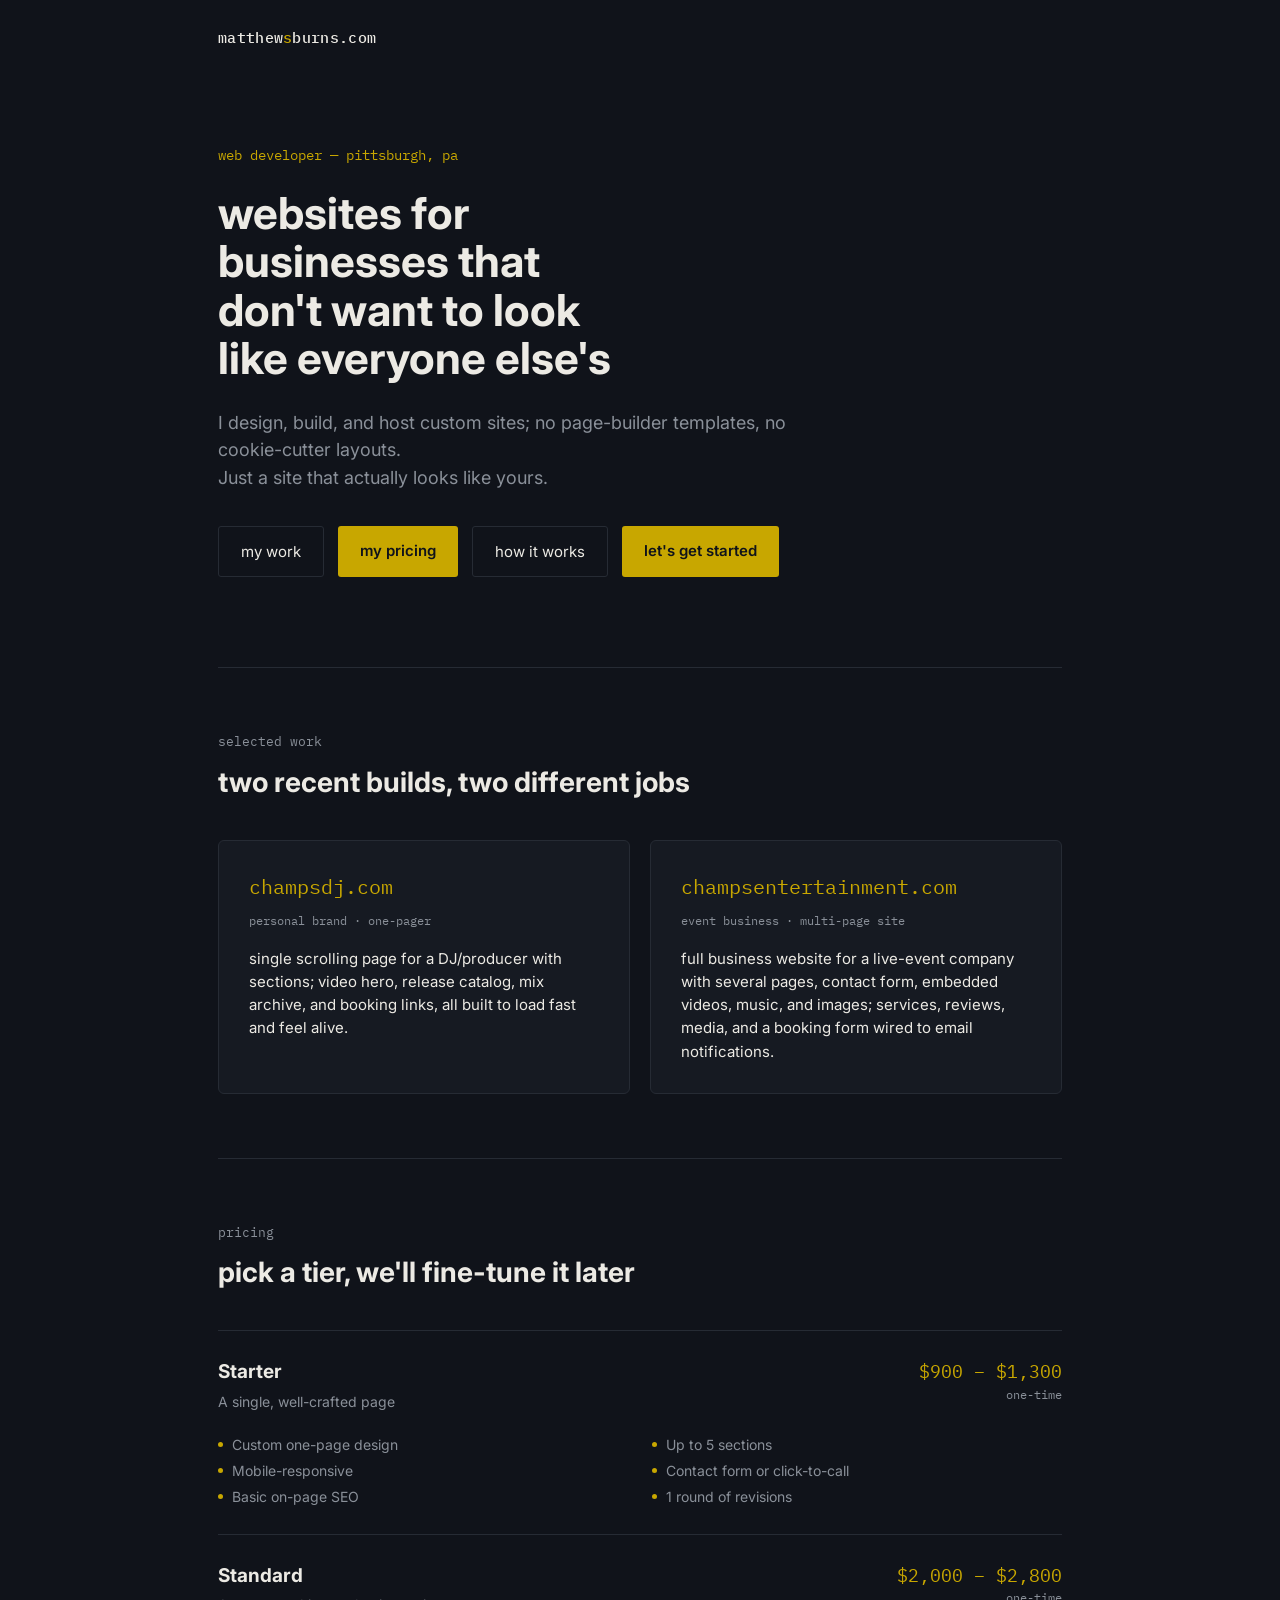
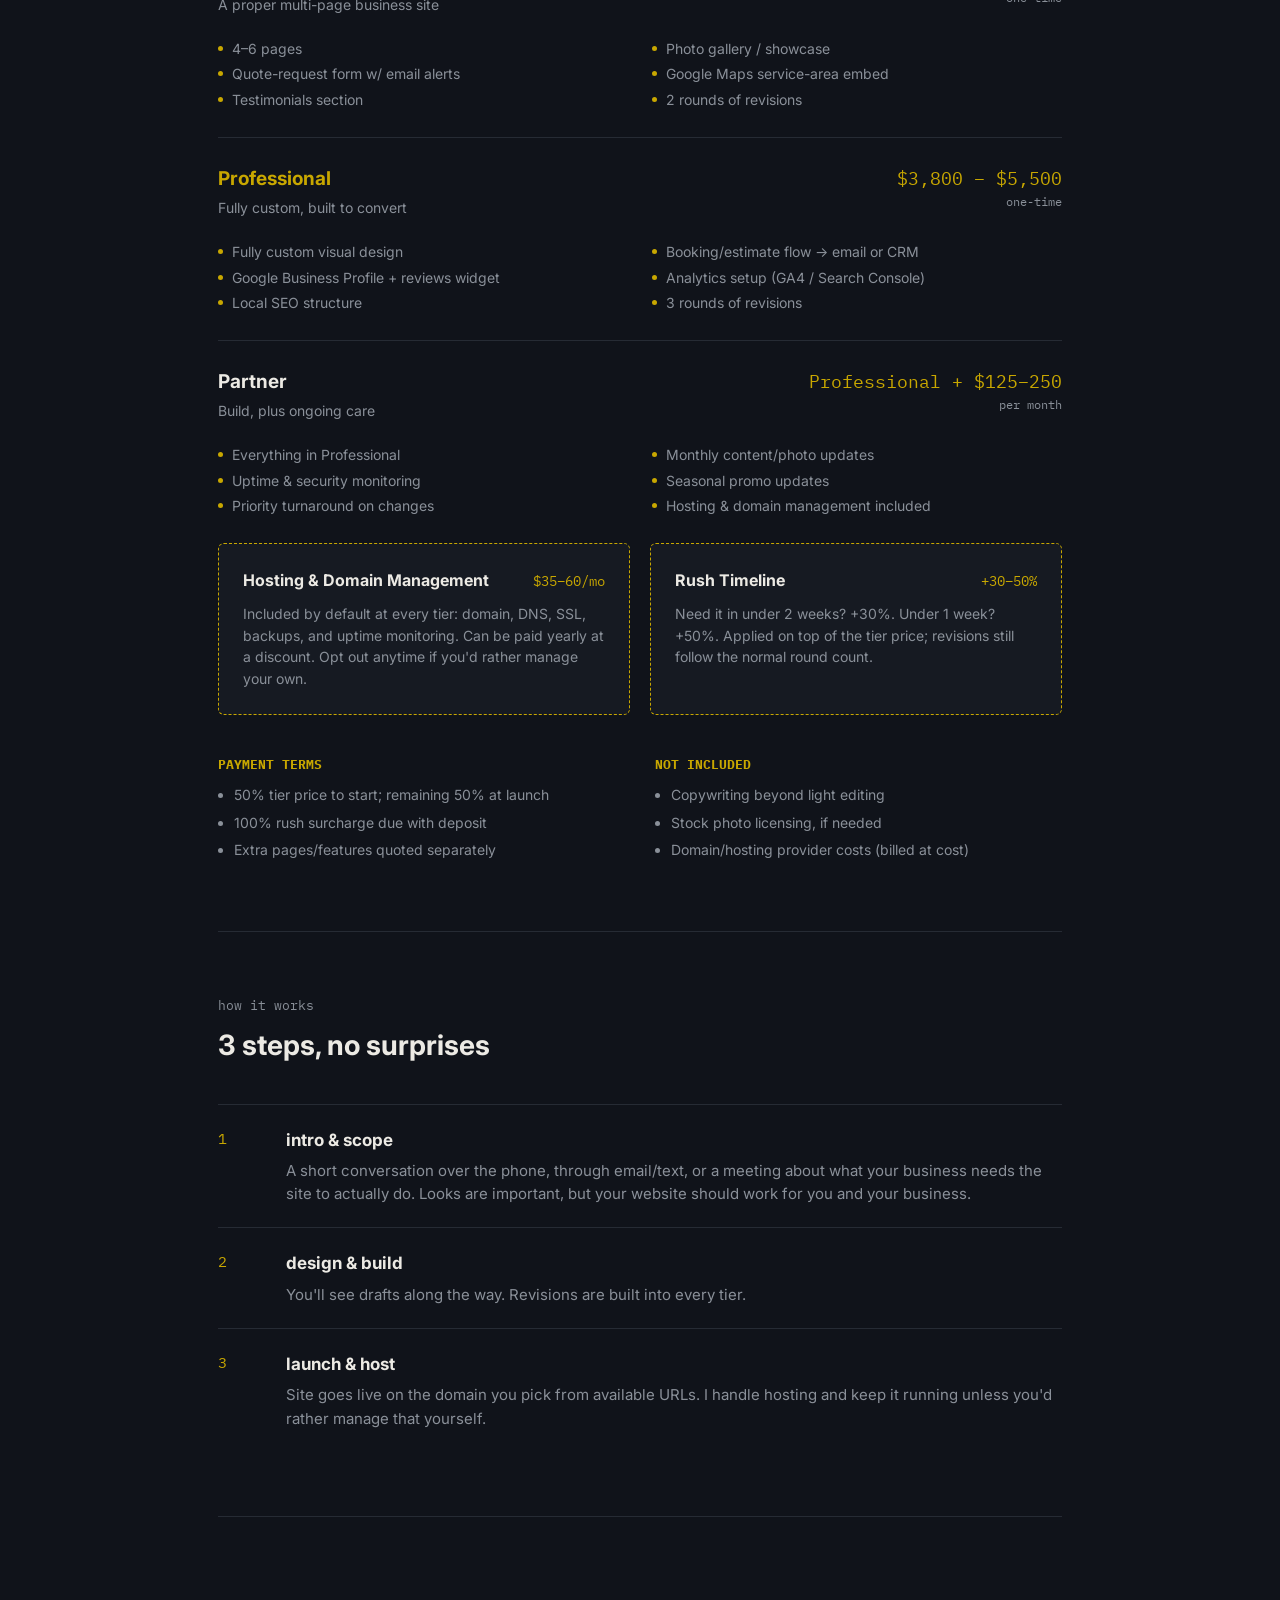
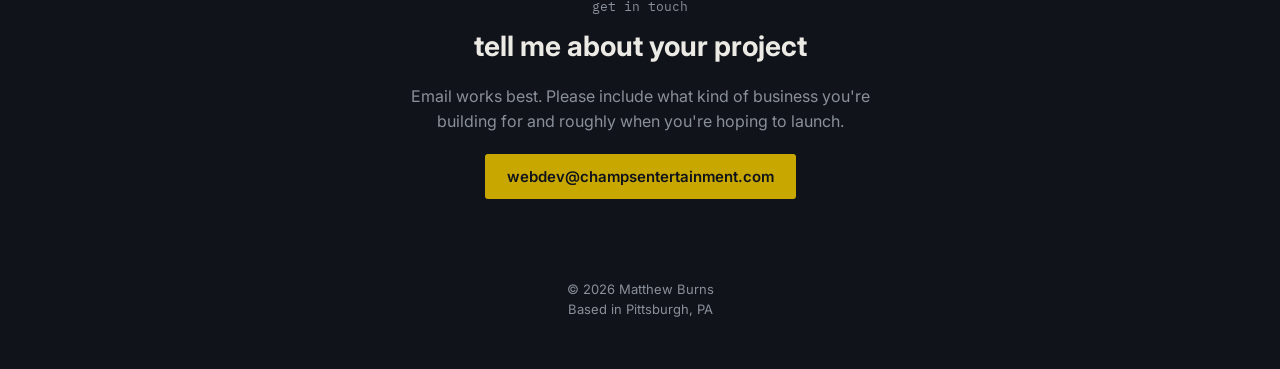
==== index.html @ 126525be "further page revisions" ====
<!DOCTYPE html>
<html lang="en">
<head>
<meta charset="UTF-8">
<meta name="viewport" content="width=device-width, initial-scale=1.0">
<title>Matthew Burns — Web Developer, Pittsburgh PA</title>
<meta name="description" content="Custom websites for local businesses, built and hosted by Matthew Burns. Based in Pittsburgh, PA.">
<link rel="preconnect" href="https://fonts.googleapis.com">
<link rel="preconnect" href="https://fonts.gstatic.com" crossorigin>
<link href="https://fonts.googleapis.com/css2?family=IBM+Plex+Mono:wght@400;500;600&family=Inter:wght@400;500;600;700&display=swap" rel="stylesheet">
<link rel="stylesheet" href="styles.css">
</head>
<body>

  <nav class="top">
    <div class="logo">matthew<span>s</span>burns.com</div>
	<!--
    <a class="cta" href="#contact">start a project</a>
	-->
  </nav>

  <div class="wrap">
    <header class="hero">
      <div class="tag">web developer — pittsburgh, pa</div>
      <h1>websites for businesses that don't want to look like everyone else's</h1>
      <p class="lead">I design, build, and host custom sites; no page-builder templates, no cookie-cutter layouts.</br>Just a site that actually looks like yours.</p>
	  <div class="hero-actions">
		<a class="btn-ghost" href="#work">my work</a>
        <a class="btn-primary" href="#pricing">my pricing</a>
		<a class="btn-ghost" href="#process">how it works</a>
		<a class="btn-primary" href="#contact">let's get started</a>
      </div>
    </header>

    <section id="work">
      <div class="label">selected work</div>
      <h2>two recent builds, two different jobs</h2>
      <div class="work-grid">
        <a class="work-card" href="https://champsdj.com" target="_blank" rel="noopener">
          <div class="work-domain">champsdj.com</div>
          <div class="work-kind">personal brand · one-pager</div>
          <p class="work-desc">single scrolling page for a DJ/producer with sections; video hero, release catalog, mix archive, and booking links, all built to load fast and feel alive.</p>
        </a>
        <a class="work-card" href="https://champsentertainment.com" target="_blank" rel="noopener">
          <div class="work-domain">champsentertainment.com</div>
          <div class="work-kind">event business · multi-page site</div>
          <p class="work-desc">full business website for a live-event company with several pages, contact form, embedded videos, music, and images; services, reviews, media, and a booking form wired to email notifications.</p>
        </a>
      </div>
    </section>

    <section id="pricing">
      <div class="label">pricing</div>
      <h2>pick a tier, we'll fine-tune it later</h2>

      <div class="tier-list">
        <div class="tier-row">
          <div class="tier-name">Starter <span class="for">A single, well-crafted page</span></div>
          <div class="tier-price">$900 – $1,300<span class="unit">one-time</span></div>
          <ul class="tier-features">
            <li>Custom one-page design</li>
            <li>Up to 5 sections</li>
            <li>Mobile-responsive</li>
            <li>Contact form or click-to-call</li>
            <li>Basic on-page SEO</li>
            <li>1 round of revisions</li>
          </ul>
        </div>

        <div class="tier-row">
          <div class="tier-name">Standard <span class="for">A proper multi-page business site</span></div>
          <div class="tier-price">$2,000 – $2,800<span class="unit">one-time</span></div>
          <ul class="tier-features">
            <li>4–6 pages</li>
            <li>Photo gallery / showcase</li>
            <li>Quote-request form w/ email alerts</li>
            <li>Google Maps service-area embed</li>
            <li>Testimonials section</li>
            <li>2 rounds of revisions</li>
          </ul>
        </div>

        <div class="tier-row featured">
          <div class="tier-name">Professional <span class="for">Fully custom, built to convert</span></div>
          <div class="tier-price">$3,800 – $5,500<span class="unit">one-time</span></div>
          <ul class="tier-features">
            <li>Fully custom visual design</li>
            <li>Booking/estimate flow → email or CRM</li>
            <li>Google Business Profile + reviews widget</li>
            <li>Analytics setup (GA4 / Search Console)</li>
            <li>Local SEO structure</li>
            <li>3 rounds of revisions</li>
          </ul>
        </div>

        <div class="tier-row">
          <div class="tier-name">Partner <span class="for">Build, plus ongoing care</span></div>
          <div class="tier-price">Professional + $125–250<span class="unit">per month</span></div>
          <ul class="tier-features">
            <li>Everything in Professional</li>
            <li>Monthly content/photo updates</li>
            <li>Uptime &amp; security monitoring</li>
            <li>Seasonal promo updates</li>
            <li>Priority turnaround on changes</li>
            <li>Hosting &amp; domain management included</li>
          </ul>
        </div>
      </div>

      <div class="addons">
        <div class="addon">
          <div class="addon-head">
            <h3>Hosting &amp; Domain Management</h3>
            <div class="addon-price">$35–60/mo</div>
          </div>
          <p>Included by default at every tier: domain, DNS, SSL, backups, and uptime monitoring. Can be paid yearly at a discount. Opt out anytime if you'd rather manage your own.</p>
        </div>
        <div class="addon">
          <div class="addon-head">
            <h3>Rush Timeline</h3>
            <div class="addon-price">+30–50%</div>
          </div>
          <p>Need it in under 2 weeks? +30%. Under 1 week? +50%. Applied on top of the tier price; revisions still follow the normal round count.</p>
        </div>
      </div>

      <div class="notes" style="margin-top:40px;">
        <div>
          <h4>PAYMENT TERMS</h4>
          <ul>
            <li>50% tier price to start; remaining 50% at launch</li>
            <li>100% rush surcharge due with deposit</li>
            <li>Extra pages/features quoted separately</li>
          </ul>
        </div>
        <div>
          <h4>NOT INCLUDED</h4>
          <ul>
            <li>Copywriting beyond light editing</li>
            <li>Stock photo licensing, if needed</li>
            <li>Domain/hosting provider costs (billed at cost)</li>
          </ul>
        </div>
      </div>
    </section>
	
	<section id="process">
      <div class="label">how it works</div>
      <h2>3 steps, no surprises</h2>
      <div class="steps">
        <div class="step">
          <div class="step-num">1</div>
          <div>
            <h3>intro & scope</h3>
            <p>A short conversation over the phone, through email/text, or a meeting about what your business needs the site to actually do. Looks are important, but your website should work for you and your business.</p>
          </div>
        </div>
        <div class="step">
          <div class="step-num">2</div>
          <div>
            <h3>design &amp; build</h3>
            <p>You'll see drafts along the way. Revisions are built into every tier.</p>
          </div>
        </div>
        <div class="step">
          <div class="step-num">3</div>
          <div>
            <h3>launch &amp; host</h3>
            <p>Site goes live on the domain you pick from available URLs. I handle hosting and keep it running unless you'd rather manage that yourself.</p>
          </div>
        </div>
      </div>
    </section>

    <section id="contact" class="contact">
      <div class="label">get in touch</div>
      <h2>tell me about your project</h2>
      <p>Email works best. Please include what kind of business you're building for and roughly when you're hoping to launch.</p>
      <a class="btn-primary" href="mailto:webdev@champsentertainment.com">webdev@champsentertainment.com</a>
    </section>
  </div>

  <footer>&copy; 2026 Matthew Burns</br>Based in Pittsburgh, PA</footer>

</body>
</html>
---- styles.css ----
:root {
    --bg: #10131A;
    --panel: #161A22;
    --line: #262B34;
    --text: #ECEAE4;
    --muted: #8A9099;
    --gold: #C8A700;
    --gold-dim: rgba(200,167,0,0.12);
    --mono: 'IBM Plex Mono', monospace;
    --sans: 'Inter', sans-serif;
  }
  * { box-sizing: border-box; }
  html { scroll-behavior: smooth; }
  body {
    background: var(--bg);
    color: var(--text);
    font-family: var(--sans);
    margin: 0;
    line-height: 1.55;
  }
  a { color: inherit; }
  .wrap {
    max-width: 900px;
    margin: 0 auto;
    padding: 0 28px;
  }

  /* NAV */
  nav.top {
    display: flex;
    justify-content: space-between;
    align-items: center;
    padding: 26px 28px;
    max-width: 900px;
    margin: 0 auto;
  }
  .logo {
    font-family: var(--mono);
    font-weight: 500;
    font-size: 15px;
    letter-spacing: 0.02em;
  }
  .logo span { color: var(--gold); }
  nav.top a.cta {
    font-family: var(--mono);
    font-size: 13px;
    border: 1px solid var(--line);
    padding: 8px 14px;
    border-radius: 3px;
    text-decoration: none;
  }
  nav.top a.cta:hover { border-color: var(--gold); color: var(--gold); }

  /* HERO */
  header.hero {
    padding: 70px 0 90px;
    border-bottom: 1px solid var(--line);
  }
  .tag {
    font-family: var(--mono);
    color: var(--gold);
    font-size: 14px;
    margin-bottom: 22px;
  }
  h1 {
    font-size: clamp(32px, 5.5vw, 44px);
    line-height: 1.1;
    font-weight: 700;
    max-width: 14ch;
    margin: 0 0 26px;
  }
  .hero p.lead {
    font-size: 18px;
    color: var(--muted);
    max-width: 56ch;
    margin: 0 0 34px;
  }
  .hero-actions { display: flex; gap: 14px; flex-wrap: wrap; }
  .btn-primary {
    background: var(--gold);
    color: #10131A;
    font-weight: 600;
    padding: 13px 22px;
    border-radius: 3px;
    text-decoration: none;
    font-size: 15px;
  }
  .btn-ghost {
    border: 1px solid var(--line);
    padding: 13px 22px;
    border-radius: 3px;
    text-decoration: none;
    font-size: 15px;
    color: var(--text);
  }
  .btn-ghost:hover { border-color: var(--gold); color: var(--gold); }

  /* SECTION LABEL */
  .label {
    font-family: var(--mono);
    color: var(--muted);
    font-size: 13px;
    margin-bottom: 8px;
  }
  section { padding: 64px 0; border-bottom: 1px solid var(--line); }
  section h2 {
    font-size: 28px;
    font-weight: 700;
    margin: 0 0 36px;
    max-width: 30ch;
  }

  /* WORK */
  .work-grid {
    display: grid;
    grid-template-columns: 1fr 1fr;
    gap: 20px;
  }
  @media (max-width: 700px) { .work-grid { grid-template-columns: 1fr; } }
  .work-card {
    background: var(--panel);
    border: 1px solid var(--line);
    border-radius: 6px;
    padding: 30px;
    display: flex;
    flex-direction: column;
    text-decoration: none;
    transition: border-color 0.15s ease;
  }
  .work-card:hover { border-color: var(--gold); }
  .work-domain {
    font-family: var(--mono);
    font-size: 20px;
    color: var(--gold);
    margin-bottom: 10px;
    word-break: break-word;
  }
  .work-kind {
    font-family: var(--mono);
    font-size: 12px;
    color: var(--muted);
    margin-bottom: 16px;
  }
  .work-desc { color: var(--text); font-size: 15px; margin: 0; }

  /* PROCESS */
  .steps { display: flex; flex-direction: column; gap: 0; }
  .step {
    display: grid;
    grid-template-columns: 50px 1fr;
    gap: 18px;
    padding: 22px 0;
    border-top: 1px solid var(--line);
  }
  .step:last-child { border-bottom: none; }
  .step-num {
    font-family: var(--mono);
    color: var(--gold);
    font-size: 15px;
  }
  .step h3 { margin: 0 0 6px; font-size: 17px; }
  .step p { margin: 0; color: var(--muted); font-size: 15px; }

  /* PRICING */
  .tier-list { display: flex; flex-direction: column; }
  .tier-row {
    display: grid;
    grid-template-columns: 1fr auto;
    gap: 8px 20px;
    padding: 26px 0;
    border-top: 1px solid var(--line);
    align-items: baseline;
  }
  .tier-name {
    font-weight: 700;
    font-size: 19px;
  }
  .tier-name .for {
    font-weight: 400;
    color: var(--muted);
    font-size: 14px;
    display: block;
    margin-top: 4px;
  }
  .tier-price {
    font-family: var(--mono);
    color: var(--gold);
    font-size: 18px;
    white-space: nowrap;
  }
  .tier-price .unit { color: var(--muted); font-size: 12px; display: block; text-align: right; }
  .tier-features {
    grid-column: 1 / -1;
    list-style: none;
    padding: 0;
    margin: 14px 0 0;
    display: grid;
    grid-template-columns: 1fr 1fr;
    gap: 4px 24px;
  }
  @media (max-width: 600px) { .tier-features { grid-template-columns: 1fr; } }
  .tier-features li {
    font-size: 14px;
    color: var(--muted);
    padding-left: 14px;
    position: relative;
  }
  .tier-features li::before {
    content: "";
    position: absolute;
    left: 0;
    top: 8px;
    width: 5px;
    height: 5px;
    border-radius: 50%;
    background: var(--gold);
  }
  .tier-row.featured .tier-name,
  .tier-row.featured .tier-price { color: var(--gold); }

  /* ADD-ONS */
  .addons { display: grid; grid-template-columns: 1fr 1fr; gap: 20px; }
  @media (max-width: 700px) { .addons { grid-template-columns: 1fr; } }
  .addon {
    background: var(--panel);
    border: 1px dashed var(--gold);
    border-radius: 6px;
    padding: 24px;
  }
  .addon-head {
    display: flex;
    justify-content: space-between;
    align-items: baseline;
    gap: 10px;
    margin-bottom: 10px;
  }
  .addon-head h3 { margin: 0; font-size: 16px; }
  .addon-price {
    font-family: var(--mono);
    color: var(--gold);
    font-size: 14px;
    white-space: nowrap;
  }
  .addon p { color: var(--muted); font-size: 14px; margin: 0; }

  /* NOTES */
  .notes { display: grid; grid-template-columns: 1fr 1fr; gap: 30px; }
  @media (max-width: 700px) { .notes { grid-template-columns: 1fr; } }
  .notes h4 {
    font-family: var(--mono);
    color: var(--gold);
    font-size: 12.5px;
    margin: 0 0 10px;
  }
  .notes ul { margin: 0; padding-left: 16px; color: var(--muted); font-size: 14px; }
  .notes li { margin-bottom: 6px; }

  /* CONTACT */
  section.contact { border-bottom: none; text-align: center; padding: 80px 0 60px; }
  section.contact h2 { margin: 0 auto 16px; }
  section.contact p { color: var(--muted); max-width: 46ch; margin: 0 auto 30px; }

  footer {
    padding: 30px 0 50px;
    text-align: center;
    color: var(--muted);
    font-size: 13px;
  }
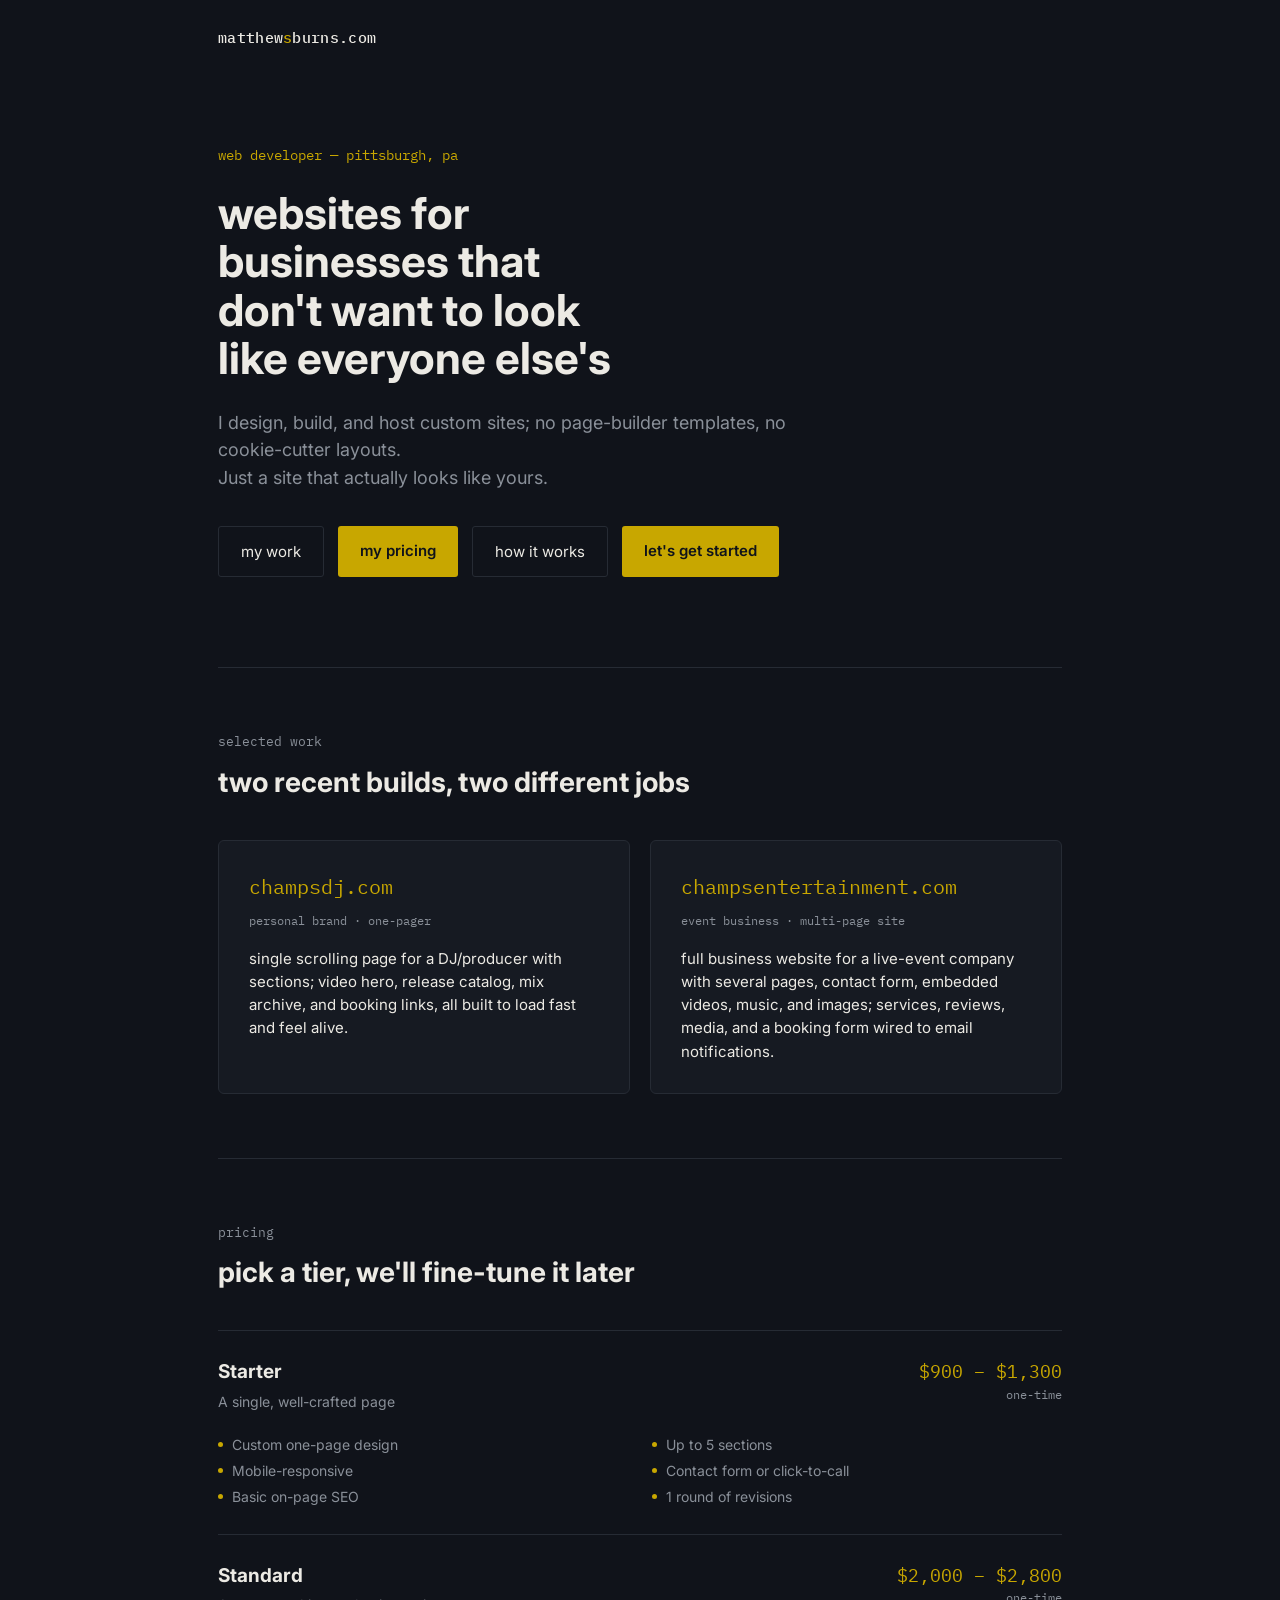
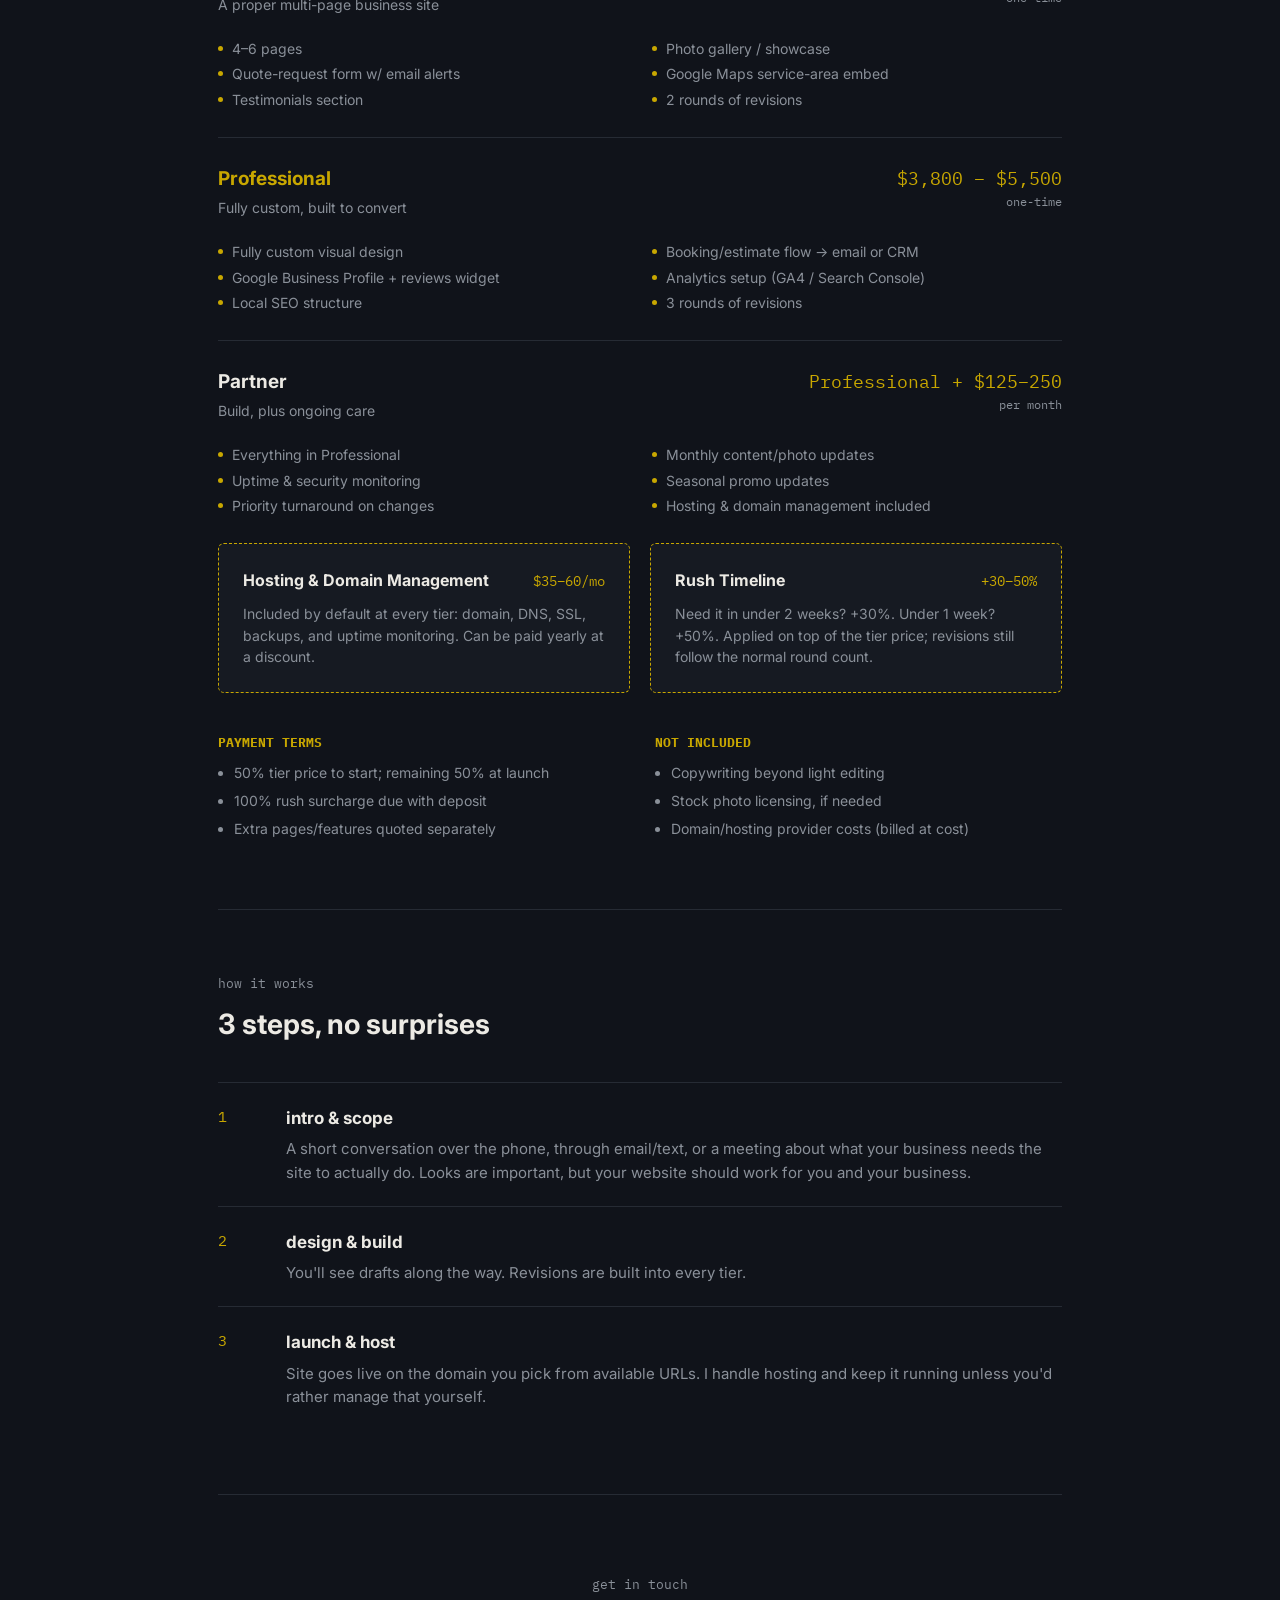
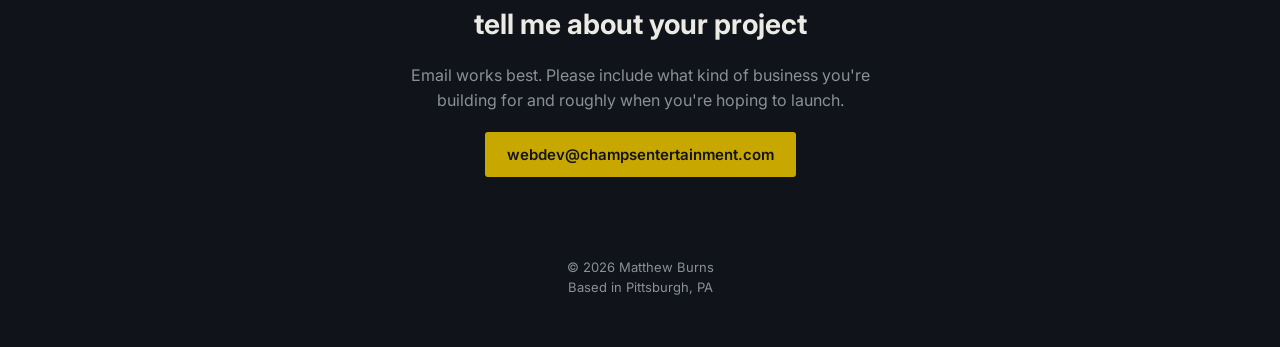
==== commit 5d73a3db: "further page revisions" ====
--- a/index.html
+++ b/index.html
@@ -113,7 +113,7 @@
             <h3>Hosting &amp; Domain Management</h3>
             <div class="addon-price">$35–60/mo</div>
           </div>
-          <p>Included by default at every tier: domain, DNS, SSL, backups, and uptime monitoring. Can be paid yearly at a discount. Opt out anytime if you'd rather manage your own.</p>
+          <p>Included by default at every tier: domain, DNS, SSL, backups, and uptime monitoring. Can be paid yearly at a discount.</p>
         </div>
         <div class="addon">
           <div class="addon-head">
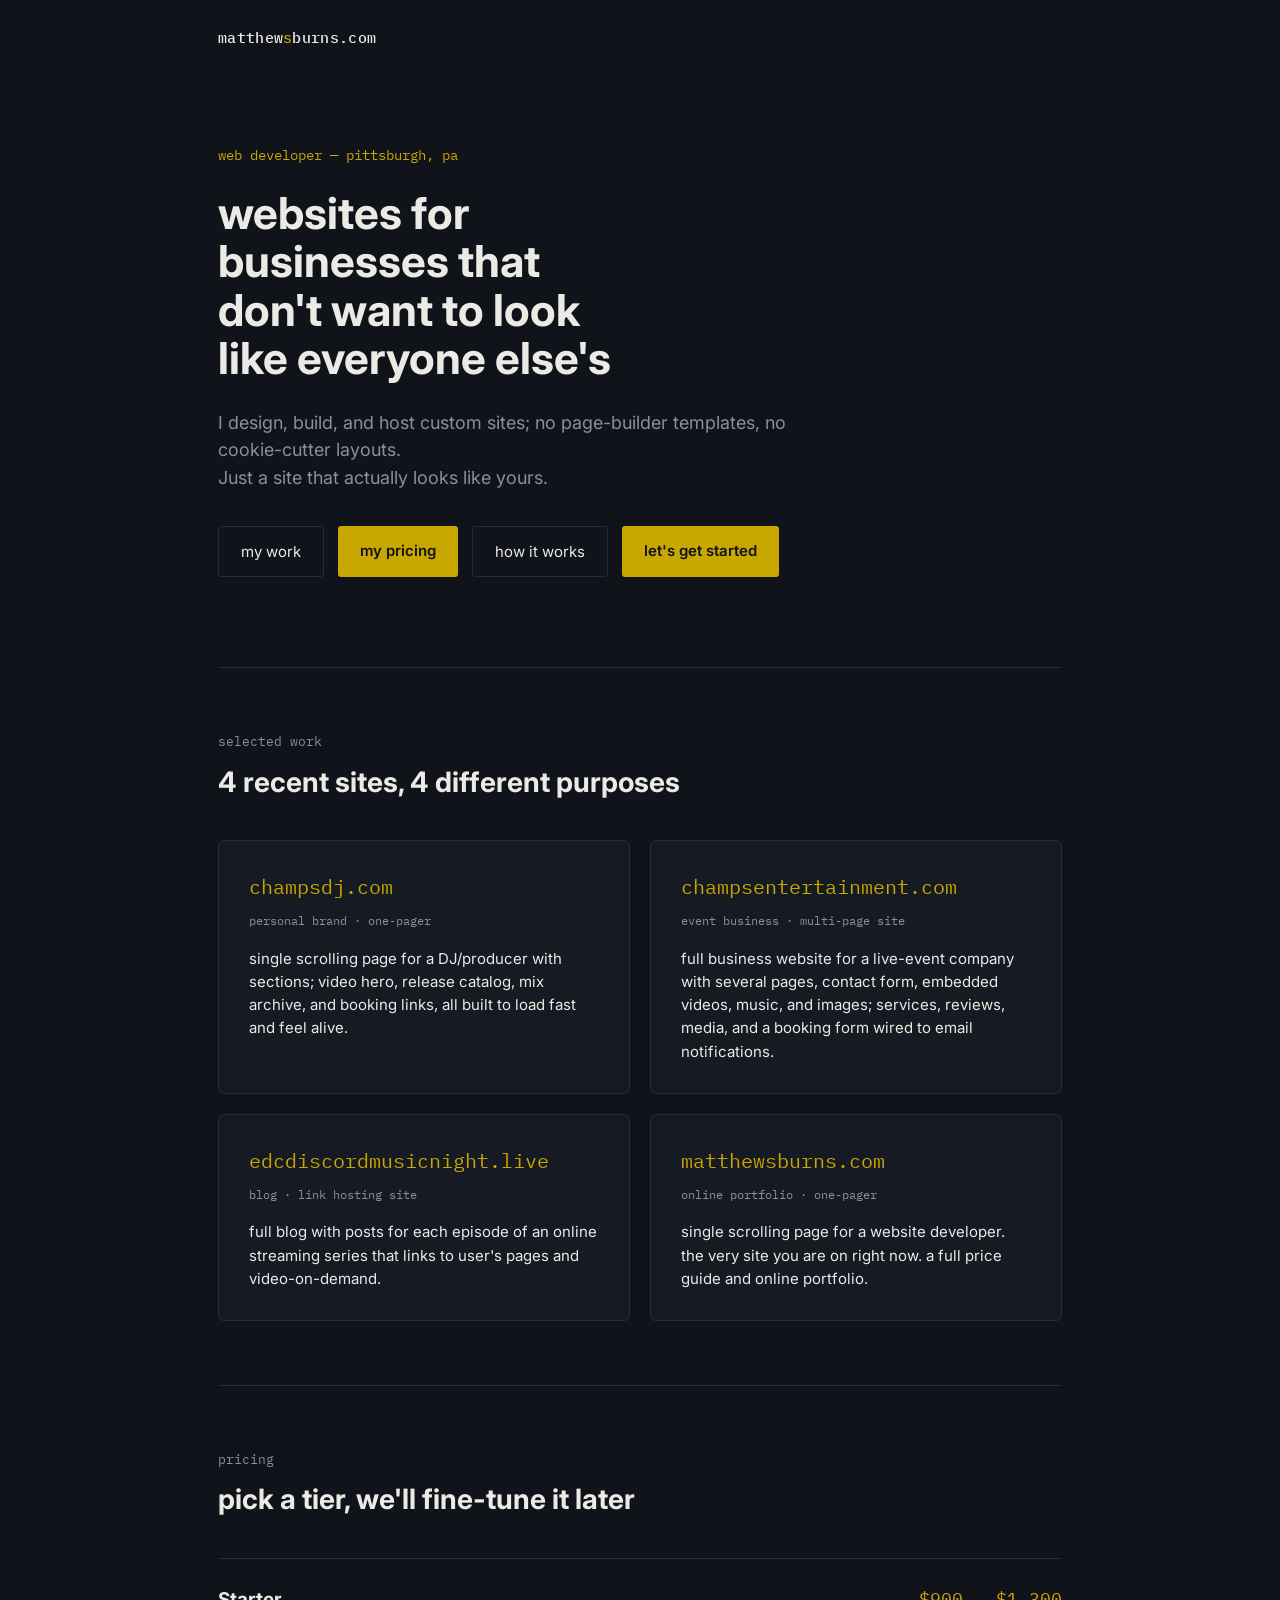
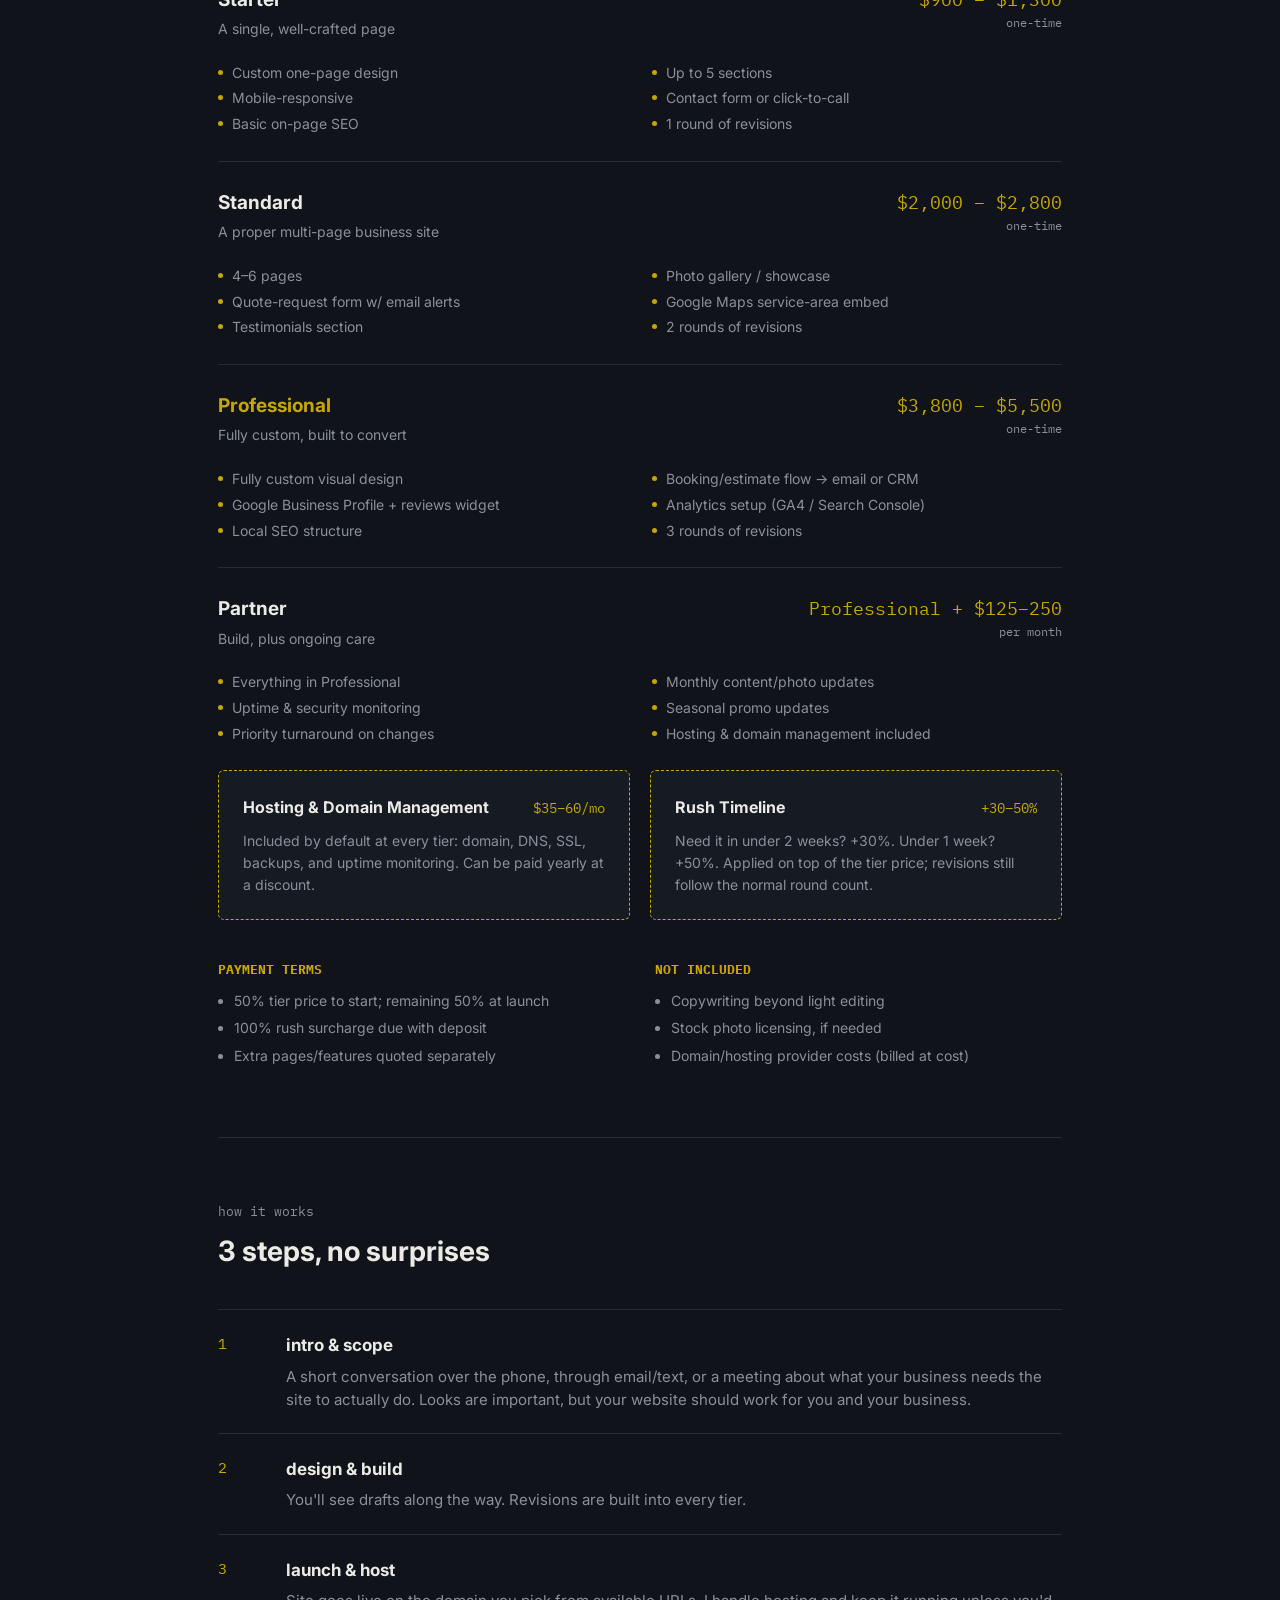
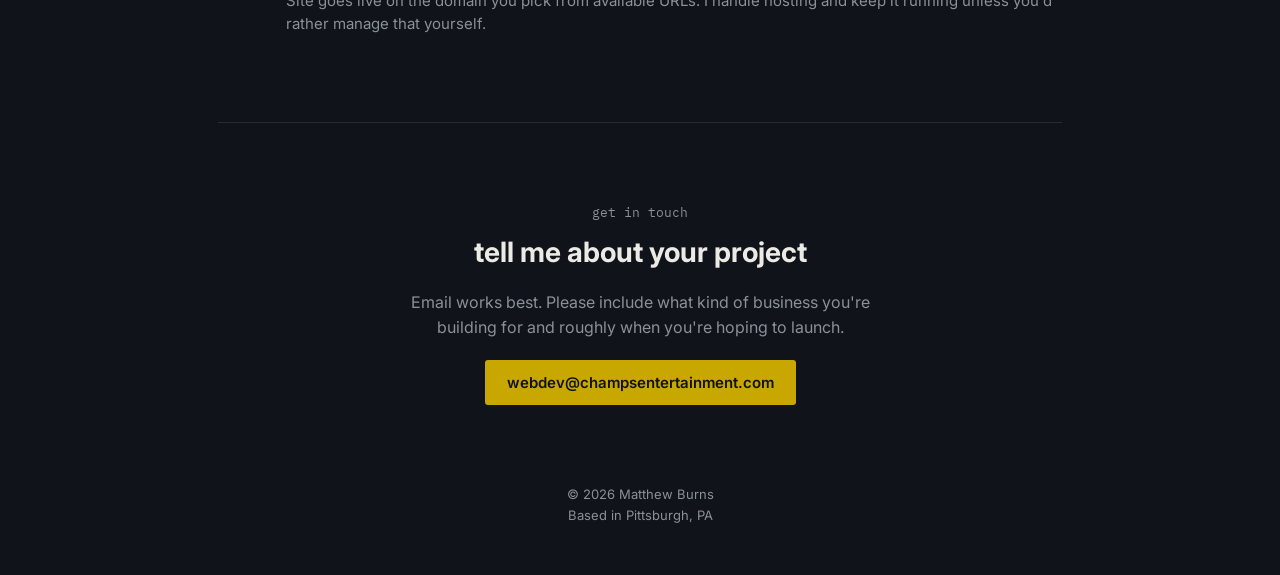
==== commit 1f14bdf7: "add more site examples" ====
--- a/index.html
+++ b/index.html
@@ -34,7 +34,7 @@
 
     <section id="work">
       <div class="label">selected work</div>
-      <h2>two recent builds, two different jobs</h2>
+      <h2>4 recent sites, 4 different purposes</h2>
       <div class="work-grid">
         <a class="work-card" href="https://champsdj.com" target="_blank" rel="noopener">
           <div class="work-domain">champsdj.com</div>
@@ -45,6 +45,16 @@
           <div class="work-domain">champsentertainment.com</div>
           <div class="work-kind">event business · multi-page site</div>
           <p class="work-desc">full business website for a live-event company with several pages, contact form, embedded videos, music, and images; services, reviews, media, and a booking form wired to email notifications.</p>
+        </a>
+		<a class="work-card" href="https://edcdiscordmusicnight.live" target="_blank" rel="noopener">
+          <div class="work-domain">edcdiscordmusicnight.live</div>
+          <div class="work-kind">blog · link hosting site</div>
+          <p class="work-desc">full blog with posts for each episode of an online streaming series that links to user's pages and video-on-demand.</p>
+        </a>
+		<a class="work-card" href="https://matthewsburns.com" target="_blank" rel="noopener">
+          <div class="work-domain">matthewsburns.com</div>
+          <div class="work-kind">online portfolio · one-pager</div>
+          <p class="work-desc">single scrolling page for a website developer. the very site you are on right now. a full price guide and online portfolio.</p>
         </a>
       </div>
     </section>
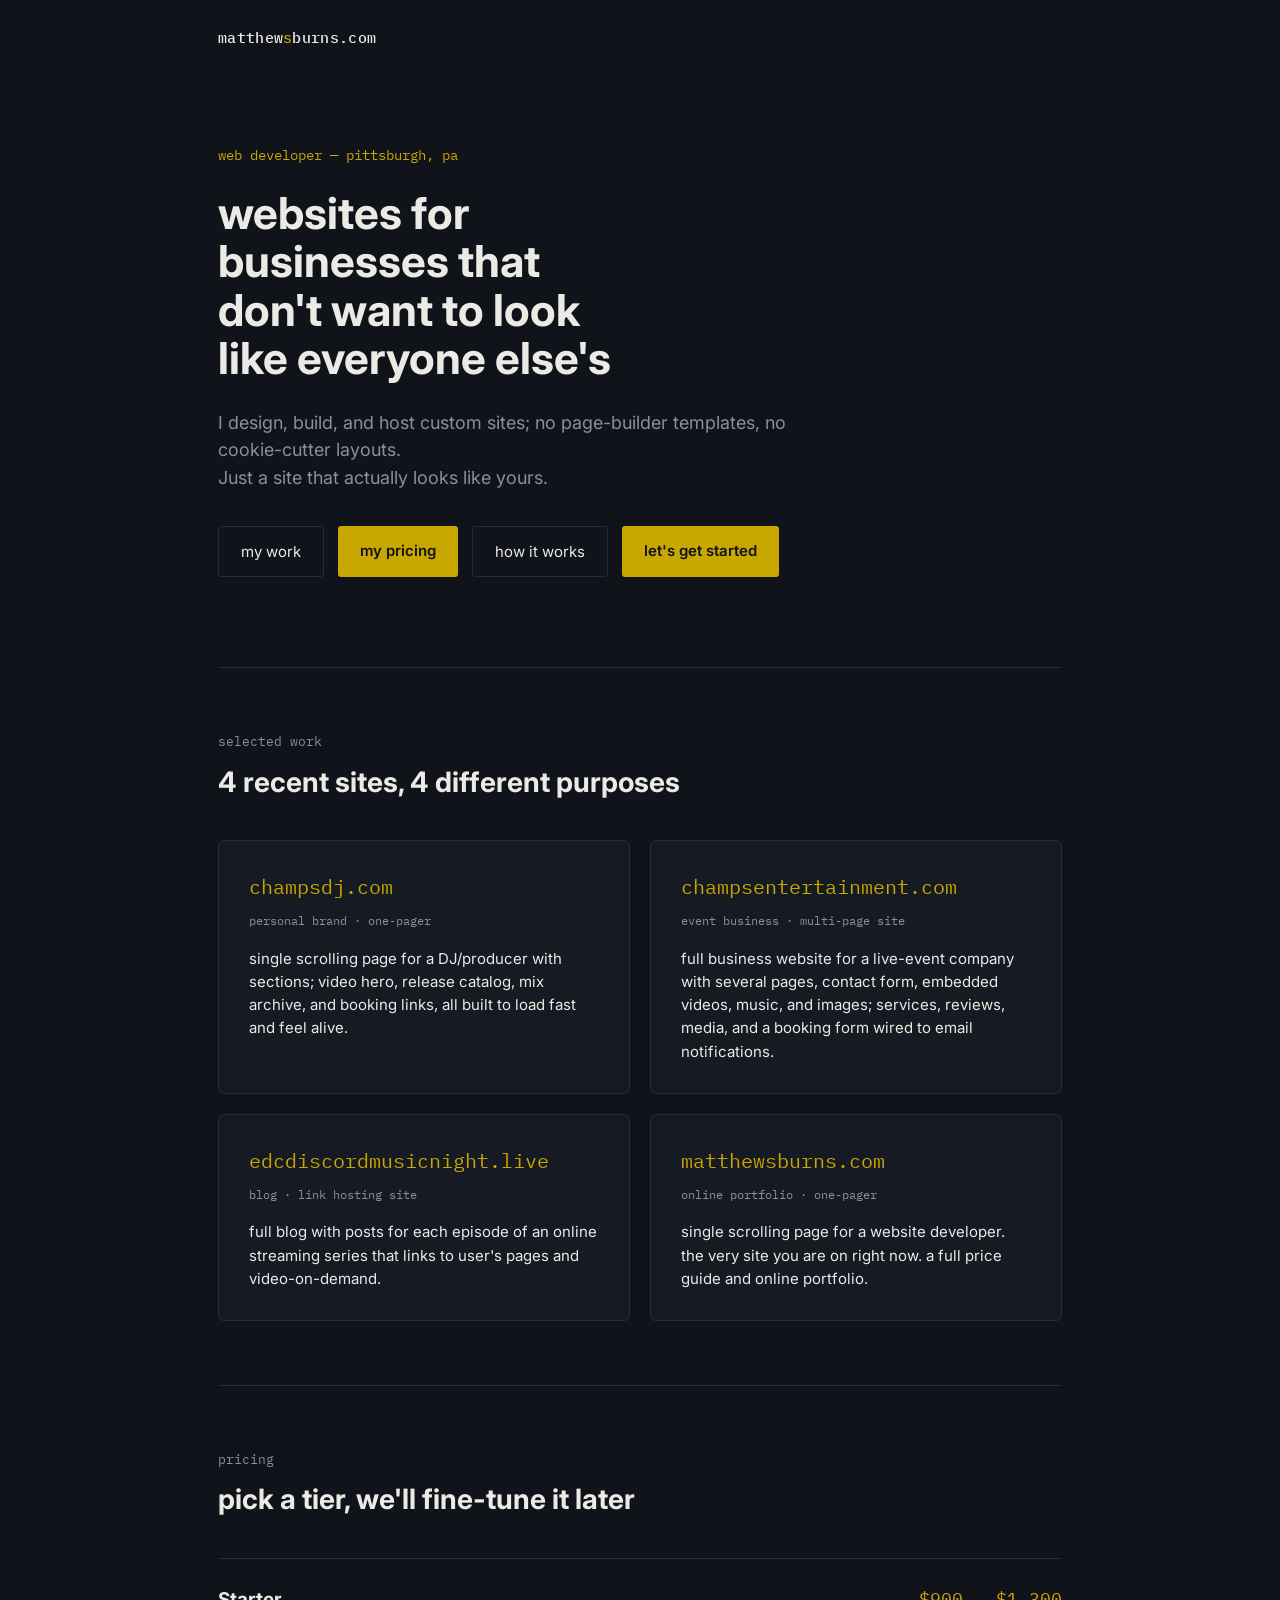
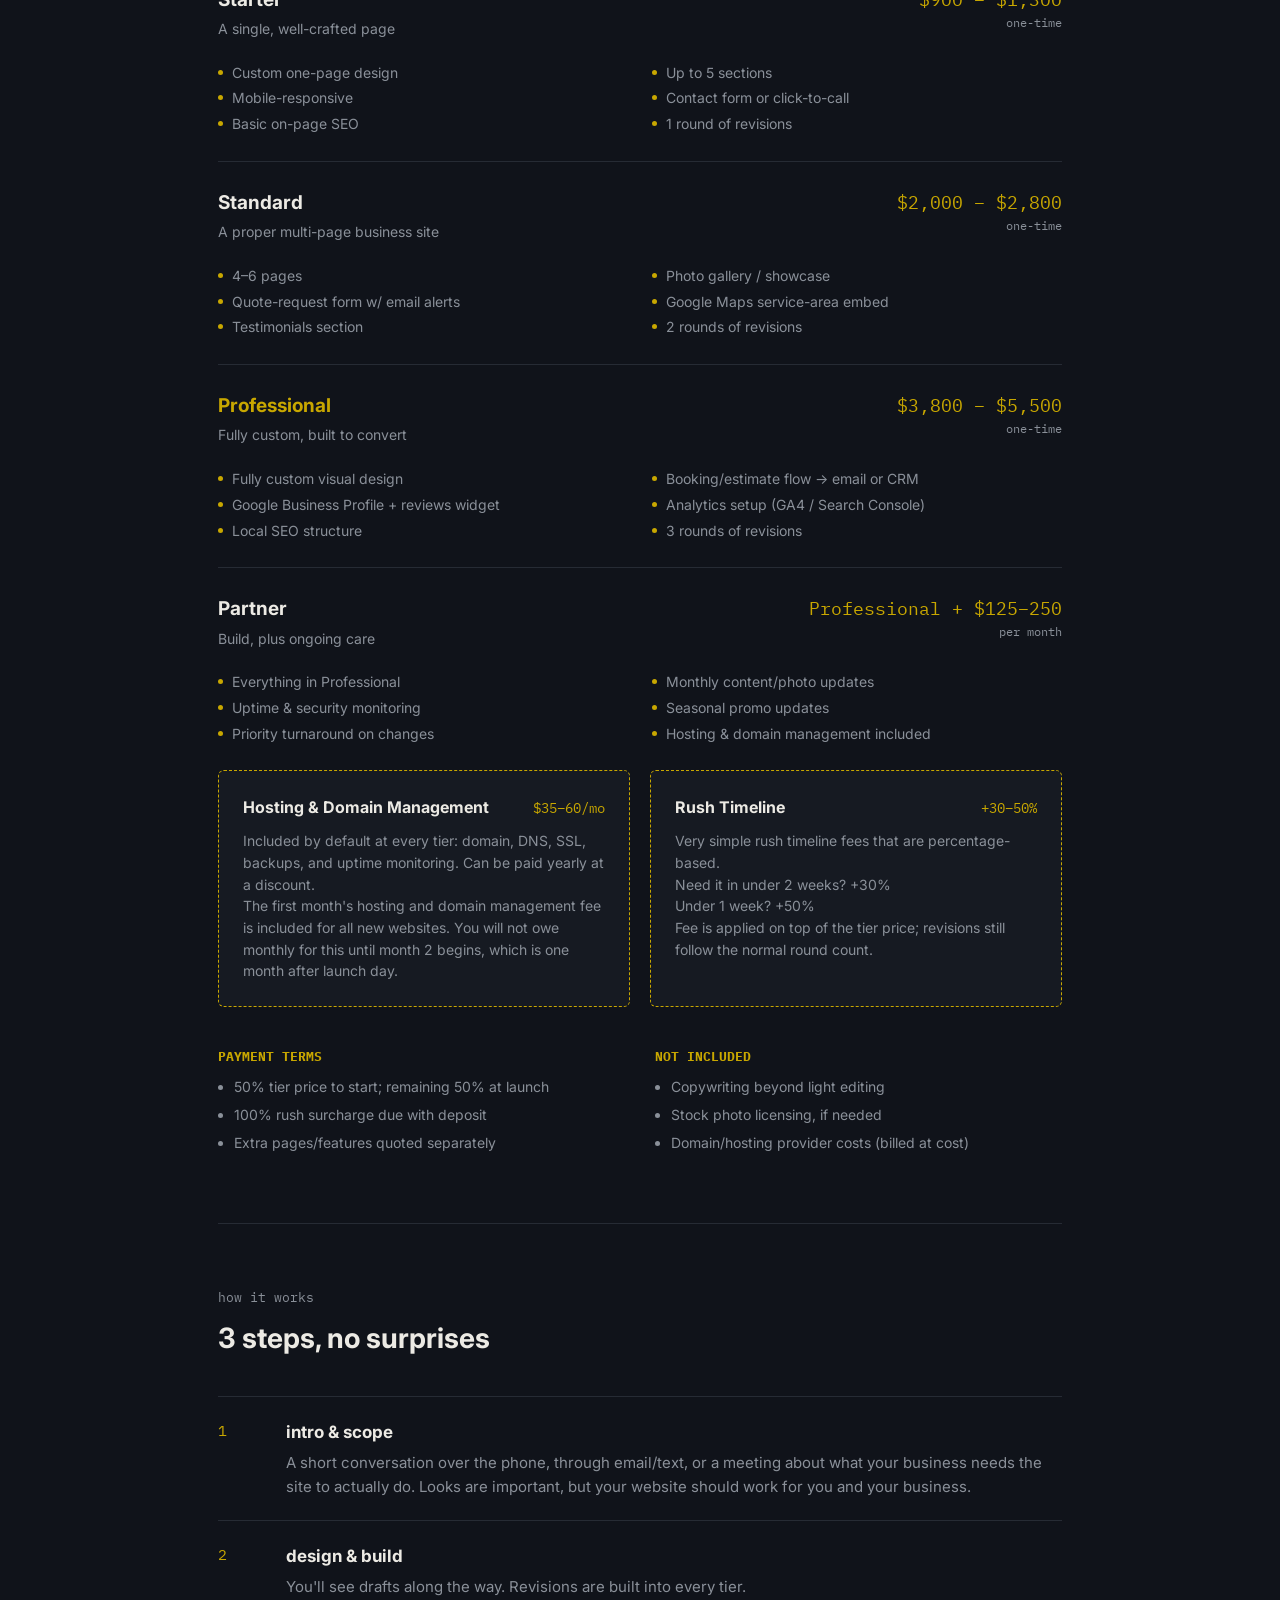
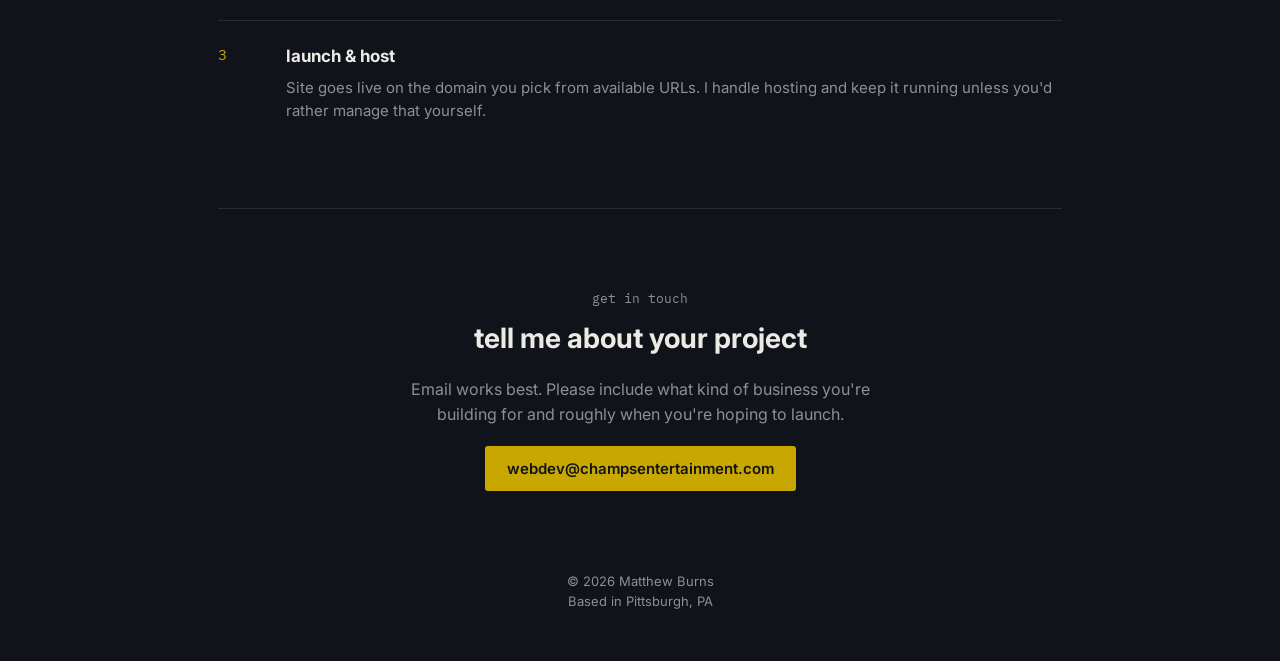
==== commit fea8a2d7: "various page changes" ====
--- a/index.html
+++ b/index.html
@@ -123,14 +123,14 @@
             <h3>Hosting &amp; Domain Management</h3>
             <div class="addon-price">$35–60/mo</div>
           </div>
-          <p>Included by default at every tier: domain, DNS, SSL, backups, and uptime monitoring. Can be paid yearly at a discount.</p>
+          <p>Included by default at every tier: domain, DNS, SSL, backups, and uptime monitoring. Can be paid yearly at a discount.</br>The first month's hosting and domain management fee is included for all new websites. You will not owe monthly for this until month 2 begins, which is one month after launch day.</p>
         </div>
         <div class="addon">
           <div class="addon-head">
             <h3>Rush Timeline</h3>
             <div class="addon-price">+30–50%</div>
           </div>
-          <p>Need it in under 2 weeks? +30%. Under 1 week? +50%. Applied on top of the tier price; revisions still follow the normal round count.</p>
+          <p>Very simple rush timeline fees that are percentage-based.</br>Need it in under 2 weeks? +30%</br>Under 1 week? +50%</br> Fee is applied on top of the tier price; revisions still follow the normal round count.</p>
         </div>
       </div>
 
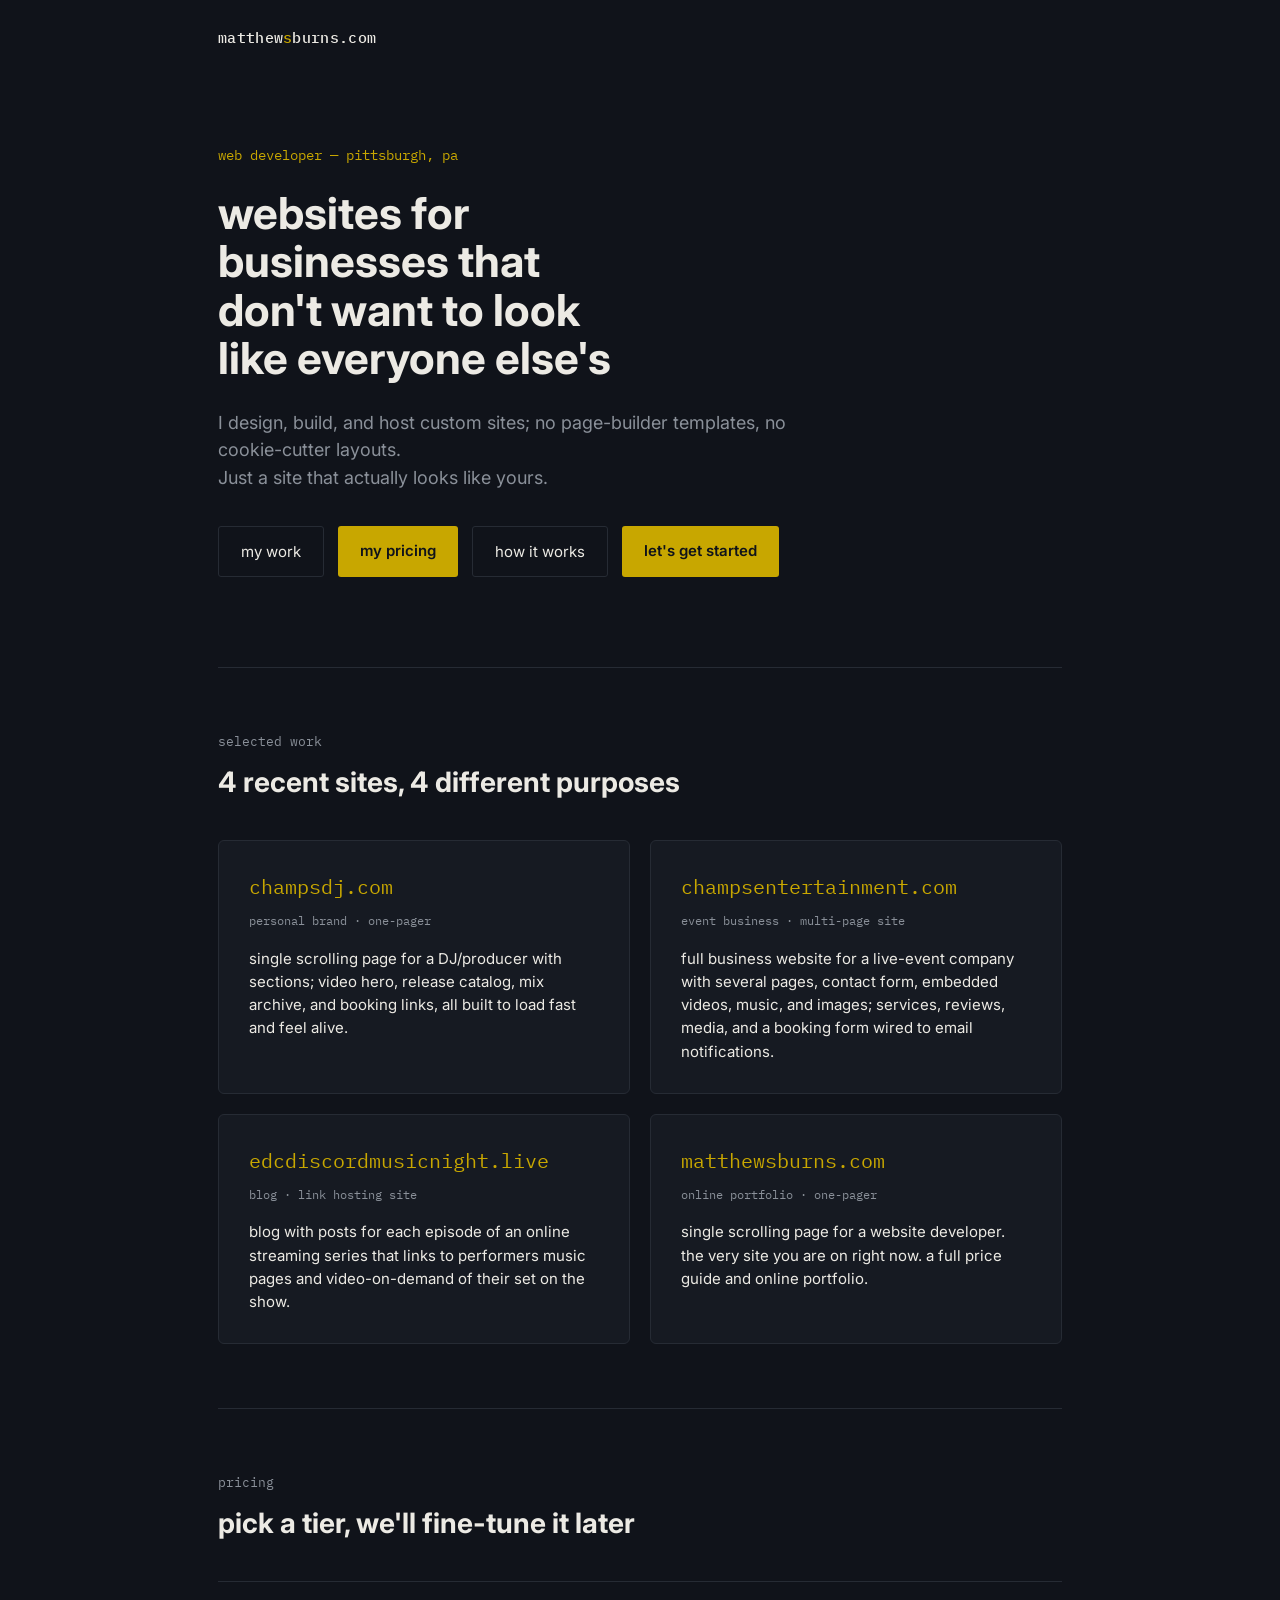
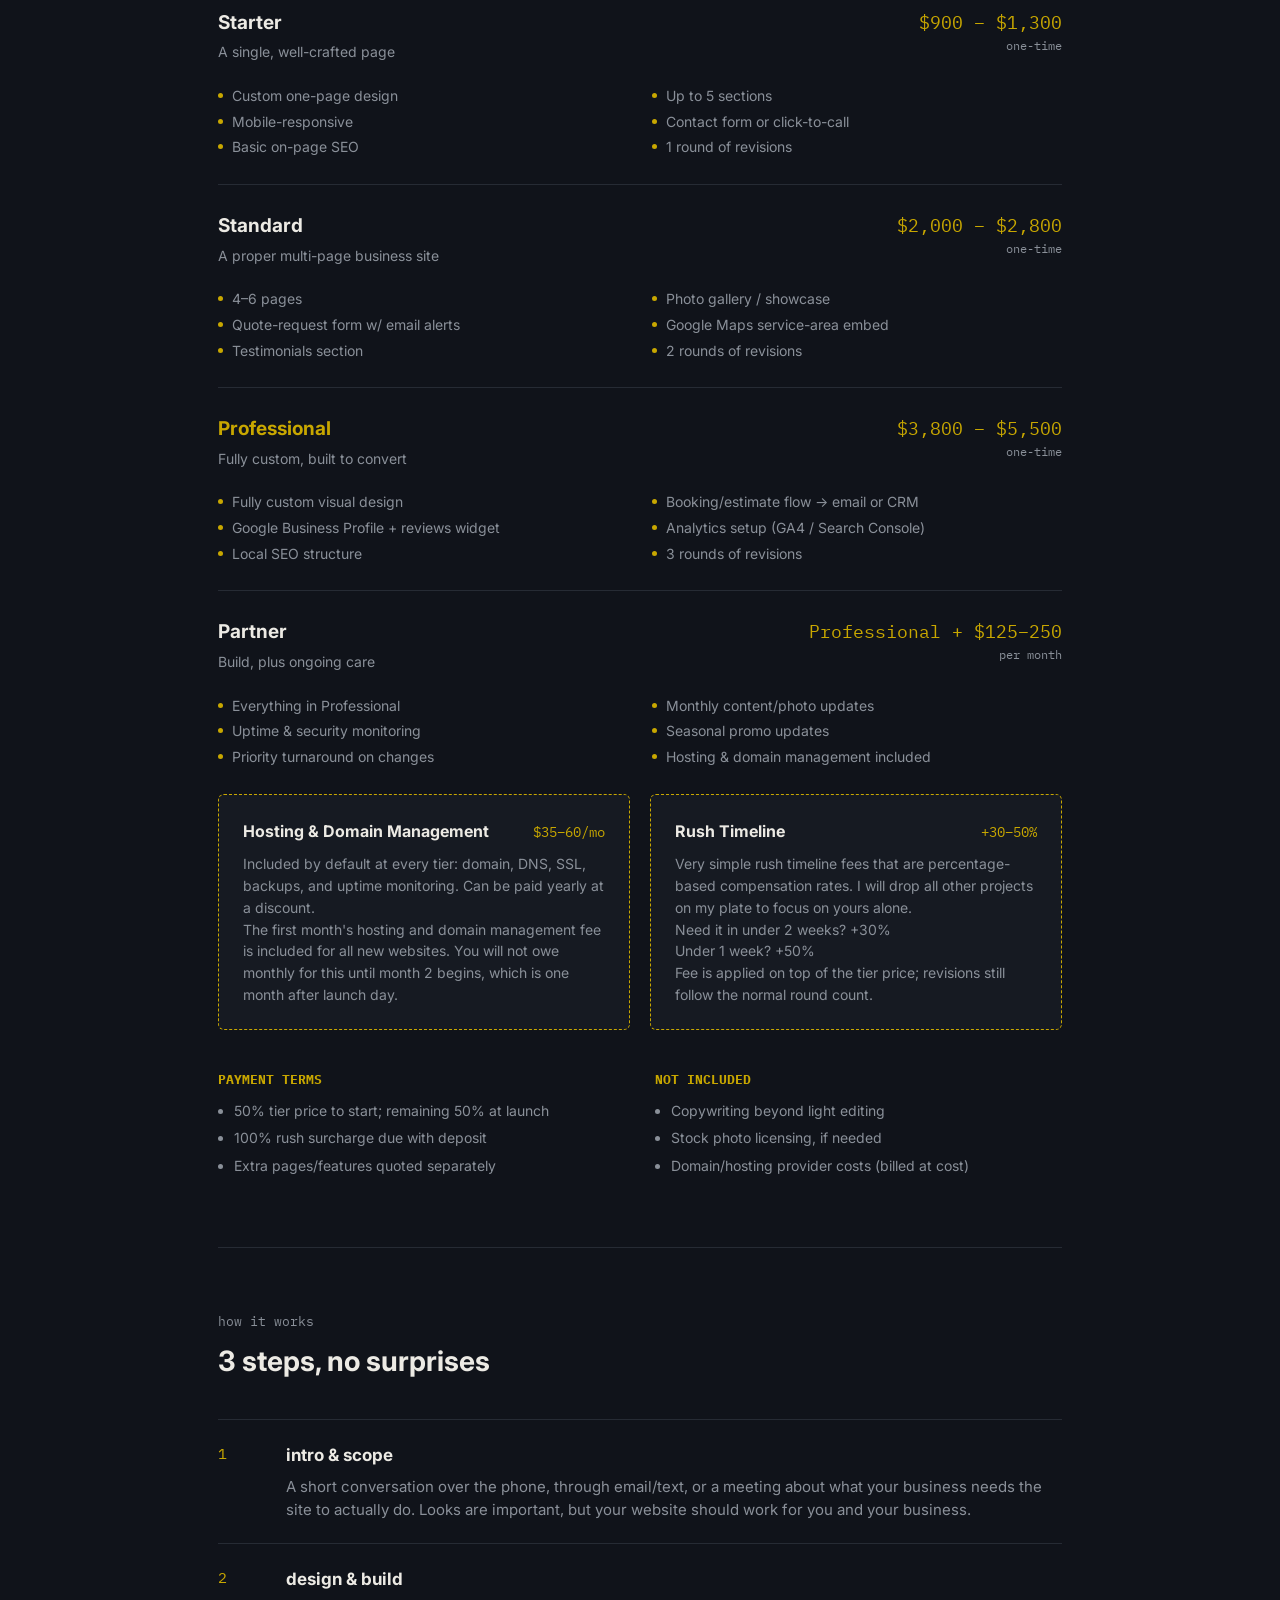
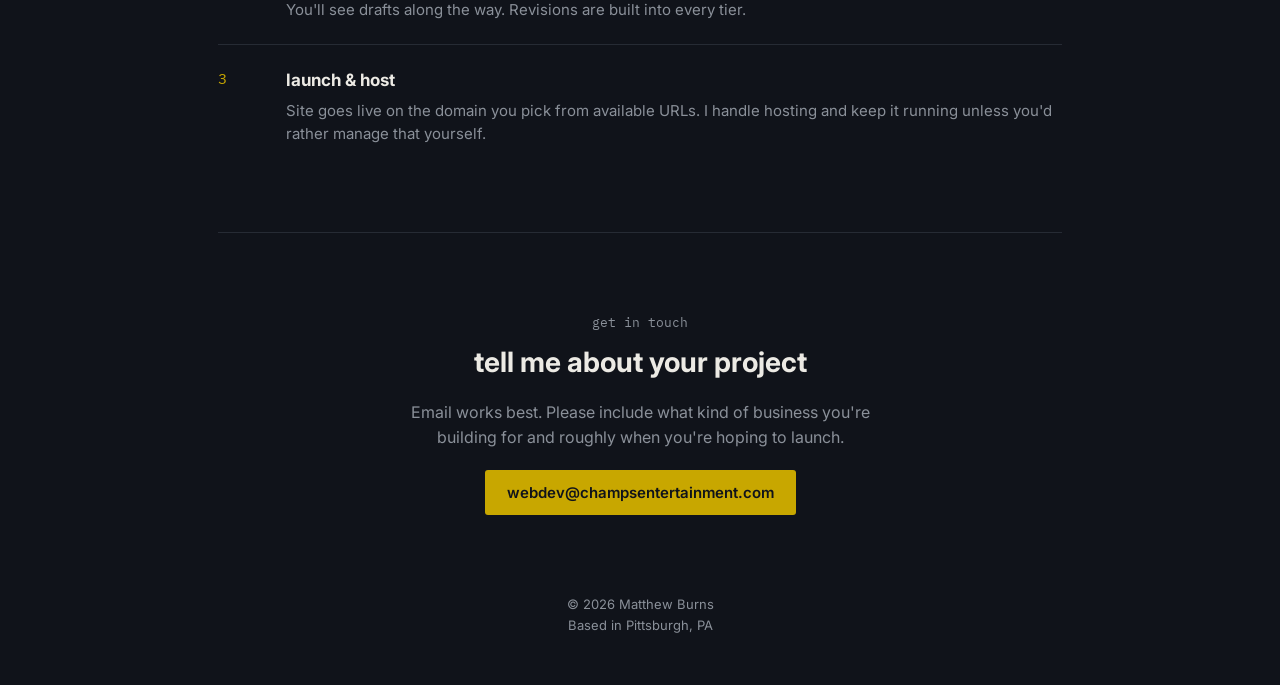
==== commit 9ca1e560: "various page changes" ====
--- a/index.html
+++ b/index.html
@@ -49,7 +49,7 @@
 		<a class="work-card" href="https://edcdiscordmusicnight.live" target="_blank" rel="noopener">
           <div class="work-domain">edcdiscordmusicnight.live</div>
           <div class="work-kind">blog · link hosting site</div>
-          <p class="work-desc">full blog with posts for each episode of an online streaming series that links to user's pages and video-on-demand.</p>
+          <p class="work-desc">blog with posts for each episode of an online streaming series that links to performers music pages and video-on-demand of their set on the show.</p>
         </a>
 		<a class="work-card" href="https://matthewsburns.com" target="_blank" rel="noopener">
           <div class="work-domain">matthewsburns.com</div>
@@ -130,7 +130,7 @@
             <h3>Rush Timeline</h3>
             <div class="addon-price">+30–50%</div>
           </div>
-          <p>Very simple rush timeline fees that are percentage-based.</br>Need it in under 2 weeks? +30%</br>Under 1 week? +50%</br> Fee is applied on top of the tier price; revisions still follow the normal round count.</p>
+          <p>Very simple rush timeline fees that are percentage-based compensation rates. I will drop all other projects on my plate to focus on yours alone.</br>Need it in under 2 weeks? +30%</br>Under 1 week? +50%</br> Fee is applied on top of the tier price; revisions still follow the normal round count.</p>
         </div>
       </div>
 
